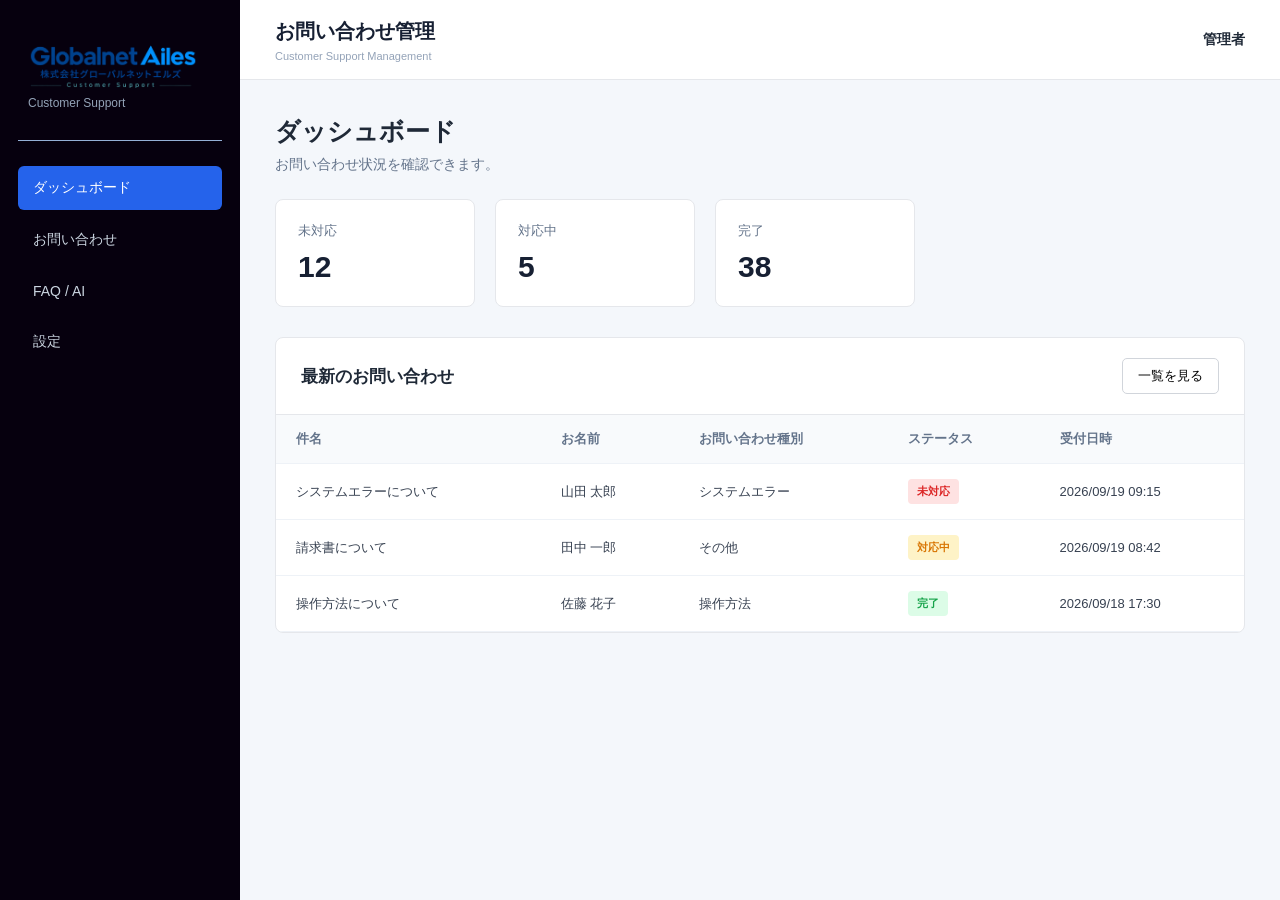
==== admin管理/index.html @ efd5f972 "new update" ====
<!DOCTYPE html>
<html lang="ja">
<head>
    <meta charset="UTF-8">
    <meta name="viewport" content="width=device-width, initial-scale=1.0">
    <title>お問い合わせ管理</title>
    <link rel="stylesheet" href="style.css">
</head>

<body>

    <div class="admin-layout">

        <!-- Sidebar -->
        <aside class="sidebar">

            <div class="sidebar-logo">
                <img src="../images/logo会社2.png">
                    <p>Customer Support</p>
            </div>

            <nav class="sidebar-nav">

                <a href="#" class="nav-item active">
                    ダッシュボード
                </a>

                <a href="#" class="nav-item">
                    お問い合わせ
                </a>

                <a href="#" class="nav-item">
                    FAQ / AI
                </a>

                <a href="#" class="nav-item">
                    設定
                </a>

            </nav>

        </aside>


        <!-- Main -->
        <main class="main-content">

            <!-- Header -->
            <header class="top-header">

                <div>
                    <h1>お問い合わせ管理</h1>
                    <p>Customer Support Management</p>
                </div>

                <div class="admin-user">
                    管理者
                </div>

            </header>


            <!-- Content -->
            <section class="content">

                <div class="page-title">
                    <h2>ダッシュボード</h2>
                    <p>お問い合わせ状況を確認できます。</p>
                </div>


                <!-- Status Cards -->
                <div class="status-cards">

                    <div class="status-card">
                        <p>未対応</p>
                        <strong>12</strong>
                    </div>

                    <div class="status-card">
                        <p>対応中</p>
                        <strong>5</strong>
                    </div>

                    <div class="status-card">
                        <p>完了</p>
                        <strong>38</strong>
                    </div>

                </div>


                <!-- Inquiry List -->
                <div class="inquiry-section">

                    <div class="section-header">
                        <h3>最新のお問い合わせ</h3>
                        <button>一覧を見る</button>
                    </div>

                    <table>

                        <thead>
                            <tr>
                                <th>件名</th>
                                <th>お名前</th>
                                <th>お問い合わせ種別</th>
                                <th>ステータス</th>
                                <th>受付日時</th>
                            </tr>
                        </thead>

                        <tbody>

                            <tr>
                                <td>システムエラーについて</td>
                                <td>山田 太郎</td>
                                <td>システムエラー</td>
                                <td>
                                    <span class="status pending">
                                        未対応
                                    </span>
                                </td>
                                <td>2026/09/19 09:15</td>
                            </tr>

                            <tr>
                                <td>請求書について</td>
                                <td>田中 一郎</td>
                                <td>その他</td>
                                <td>
                                    <span class="status working">
                                        対応中
                                    </span>
                                </td>
                                <td>2026/09/19 08:42</td>
                            </tr>

                            <tr>
                                <td>操作方法について</td>
                                <td>佐藤 花子</td>
                                <td>操作方法</td>
                                <td>
                                    <span class="status completed">
                                        完了
                                    </span>
                                </td>
                                <td>2026/09/18 17:30</td>
                            </tr>

                        </tbody>

                    </table>

                </div>

            </section>

        </main>

    </div>

</body>
</html>
---- admin管理/style.css ----
* {
    box-sizing: border-box;
}

body {
    margin: 0;
    font-family: Arial, "Noto Sans JP", sans-serif;
    background-color: #f4f7fb;
    color: #1f2937;
}


/* Layout */

.admin-layout {
    display: flex;
    min-height: 100vh;
}


/* Sidebar */

.sidebar {
    width: 240px;
    background-color: #06000e;
    color: rgb(15, 2, 2);
    padding: 25px 18px;
}

.sidebar-logo {
    padding: 10px 10px 30px;
    border-bottom: 1px solid #94b0d6;
}

.sidebar-logo img {
    width: 170px;
    height: auto;
    display: block;
}

.sidebar-logo p {
    margin: 8px 0 0;
    color: #94a3b8;
    font-size: 12px;
}


/* Navigation */

.sidebar-nav {
    margin-top: 25px;
}

.nav-item {
    display: block;
    padding: 13px 15px;
    margin-bottom: 8px;
    border-radius: 6px;
    color: #cbd5e1;
    text-decoration: none;
    font-size: 14px;
}

.nav-item:hover {
    background-color: #263449;
    color: white;
}

.nav-item.active {
    background-color: #2563eb;
    color: white;
}


/* Main */

.main-content {
    flex: 1;
}


/* Header */

.top-header {
    height: 80px;
    padding: 0 35px;
    background-color: white;
    border-bottom: 1px solid #e5e7eb;

    display: flex;
    align-items: center;
    justify-content: space-between;
}

.top-header h1 {
    margin: 0;
    font-size: 20px;
    color: #172033;
}

.top-header p {
    margin: 5px 0 0;
    font-size: 11px;
    color: #94a3b8;
}

.admin-user {
    font-size: 14px;
    font-weight: bold;
}


/* Content */

.content {
    padding: 35px;
}

.page-title h2 {
    margin: 0;
    font-size: 25px;
}

.page-title p {
    margin: 8px 0 25px;
    color: #64748b;
    font-size: 14px;
}


/* Cards */

.status-cards {
    display: flex;
    gap: 20px;
    margin-bottom: 30px;
}

.status-card {
    width: 200px;
    padding: 22px;
    background-color: white;
    border: 1px solid #e5e7eb;
    border-radius: 8px;
}

.status-card p {
    margin: 0 0 10px;
    color: #64748b;
    font-size: 13px;
}

.status-card strong {
    font-size: 30px;
    color: #172033;
}


/* Inquiry */

.inquiry-section {
    background-color: white;
    border: 1px solid #e5e7eb;
    border-radius: 8px;
    overflow: hidden;
}

.section-header {
    padding: 20px 25px;
    display: flex;
    align-items: center;
    justify-content: space-between;
    border-bottom: 1px solid #e5e7eb;
}

.section-header h3 {
    margin: 0;
    font-size: 17px;
}

.section-header button {
    padding: 8px 15px;
    border: 1px solid #d1d5db;
    border-radius: 5px;
    background-color: white;
    cursor: pointer;
}


/* Table */

table {
    width: 100%;
    border-collapse: collapse;
}

th,
td {
    padding: 15px 20px;
    text-align: left;
    border-bottom: 1px solid #eef2f7;
    font-size: 13px;
}

th {
    background-color: #f8fafc;
    color: #64748b;
    font-weight: bold;
}

td {
    color: #374151;
}


/* Status */

.status {
    display: inline-block;
    padding: 5px 9px;
    border-radius: 4px;
    font-size: 11px;
    font-weight: bold;
}

.pending {
    background-color: #fee2e2;
    color: #dc2626;
}

.working {
    background-color: #fef3c7;
    color: #d97706;
}

.completed {
    background-color: #dcfce7;
    color: #16a34a;
}
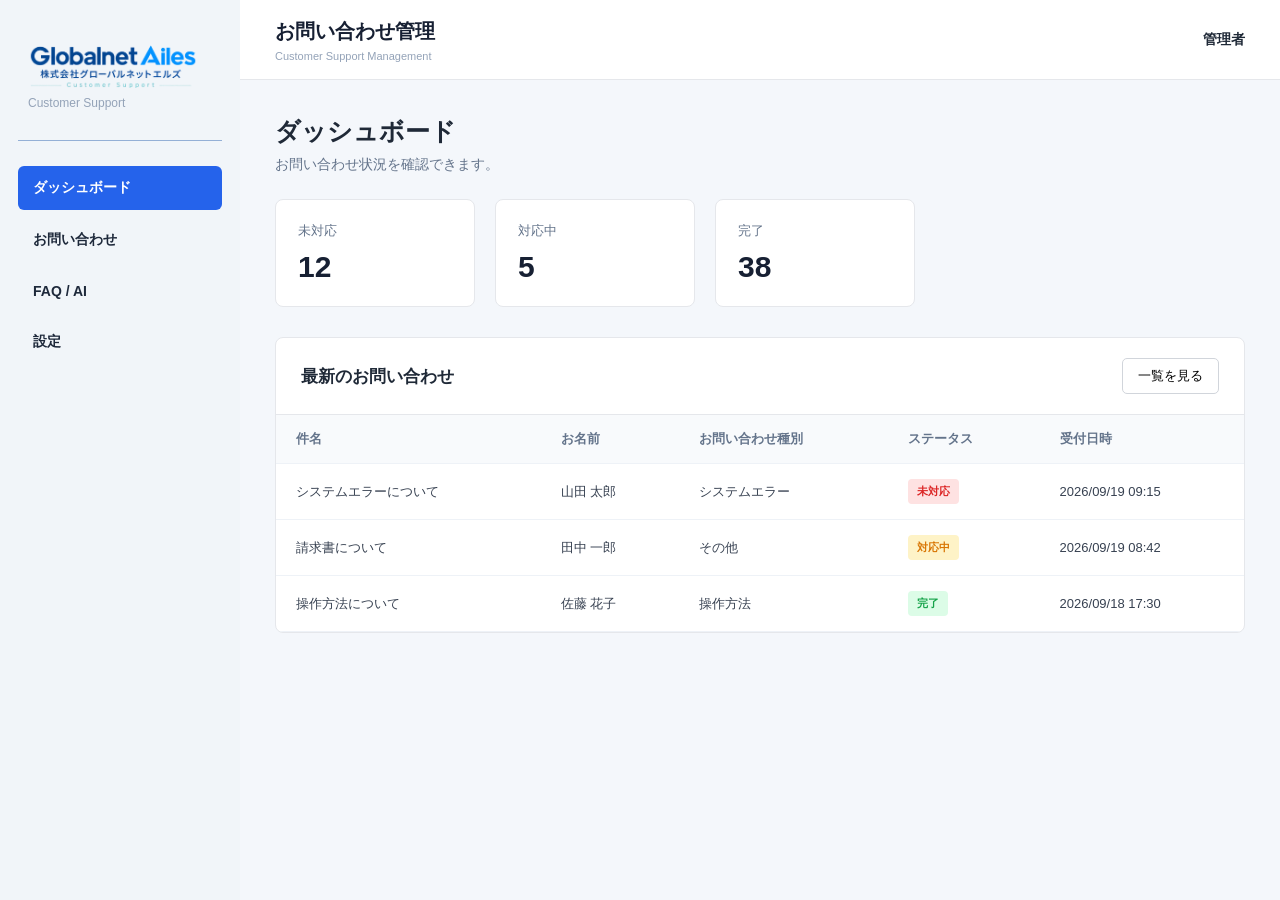
==== commit 386285ca: "update" ====
--- a/admin管理/index.html
+++ b/admin管理/index.html
@@ -25,7 +25,7 @@
                     ダッシュボード
                 </a>
 
-                <a href="#" class="nav-item">
+                <a href="inquiries.html" class="nav-item">
                     お問い合わせ
                 </a>
 
--- a/admin管理/style.css
+++ b/admin管理/style.css
@@ -22,8 +22,8 @@
 
 .sidebar {
     width: 240px;
-    background-color: #06000e;
-    color: rgb(15, 2, 2);
+    background-color: #448c9904;
+    color: rgb(29, 17, 17);
     padding: 25px 18px;
 }
 
@@ -56,9 +56,10 @@
     padding: 13px 15px;
     margin-bottom: 8px;
     border-radius: 6px;
-    color: #cbd5e1;
+    color: #1e293b;
     text-decoration: none;
     font-size: 14px;
+    font-weight:700;
 }
 
 .nav-item:hover {
